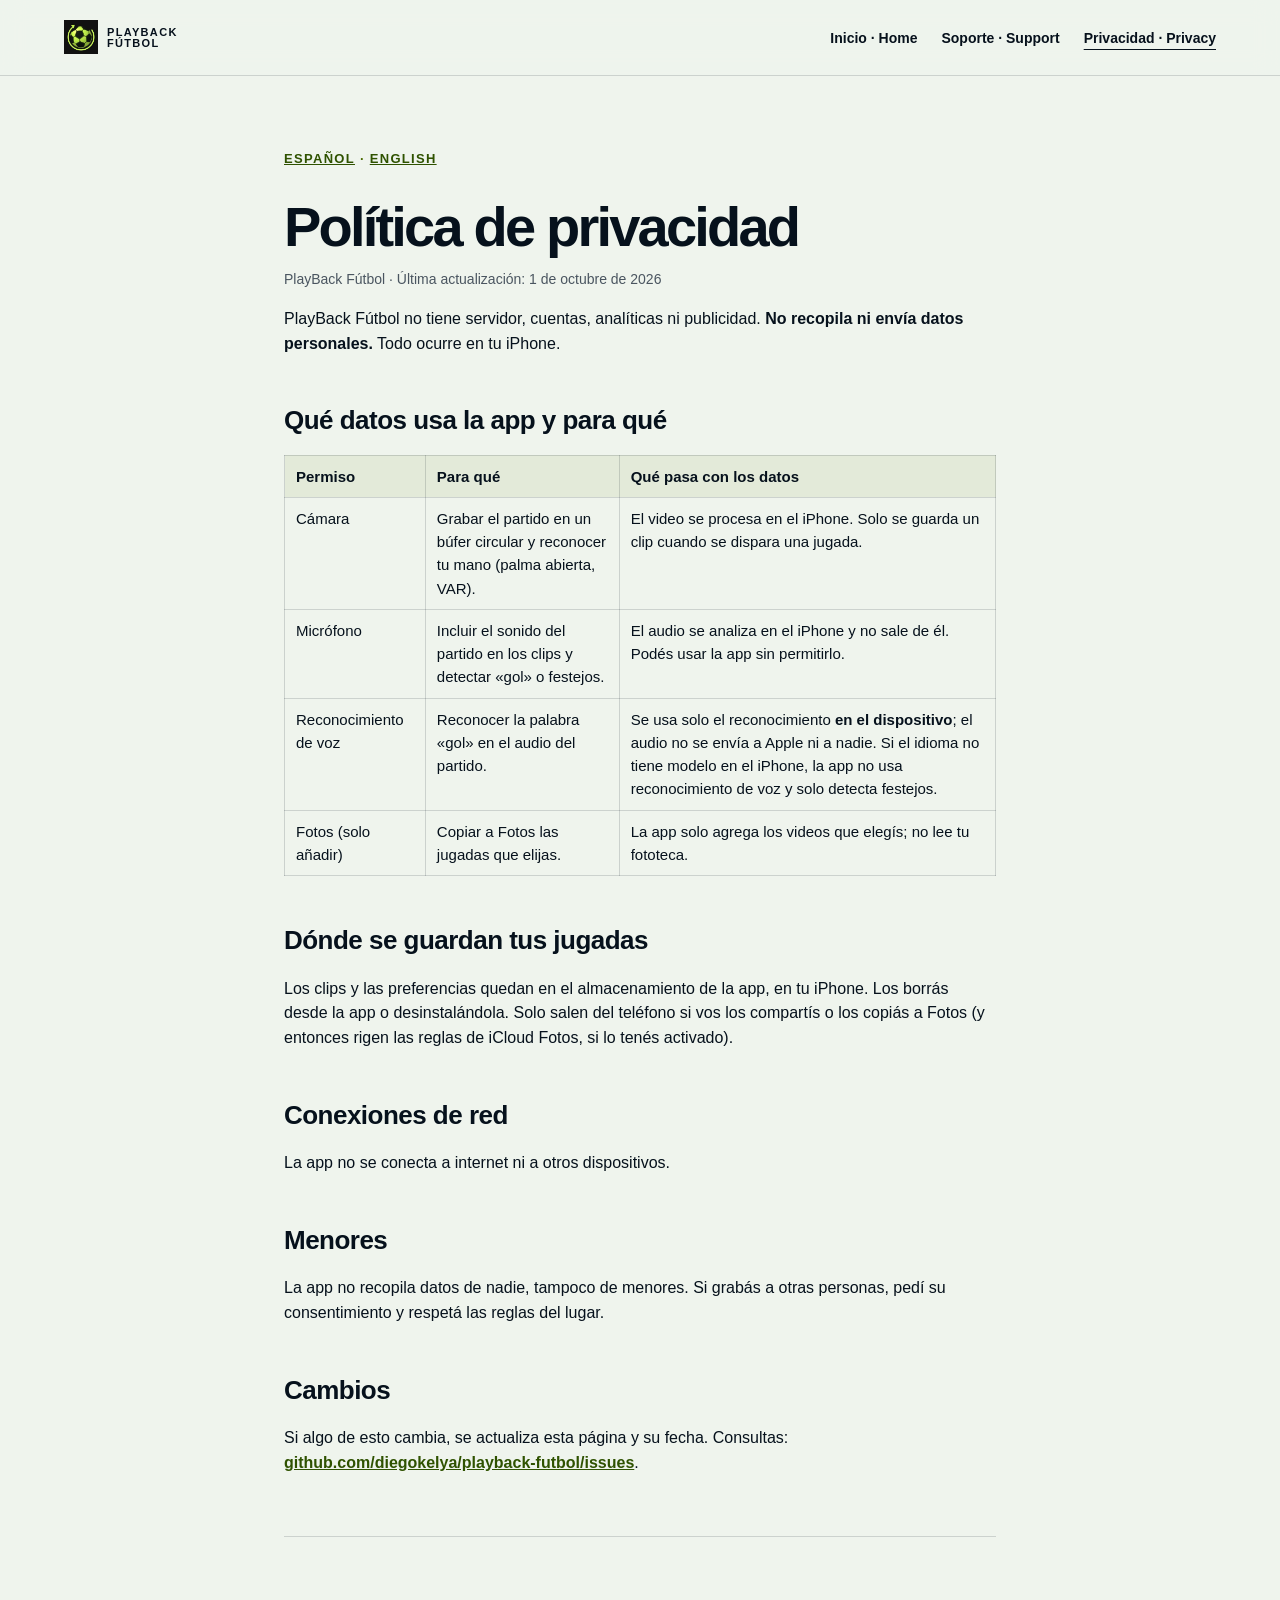
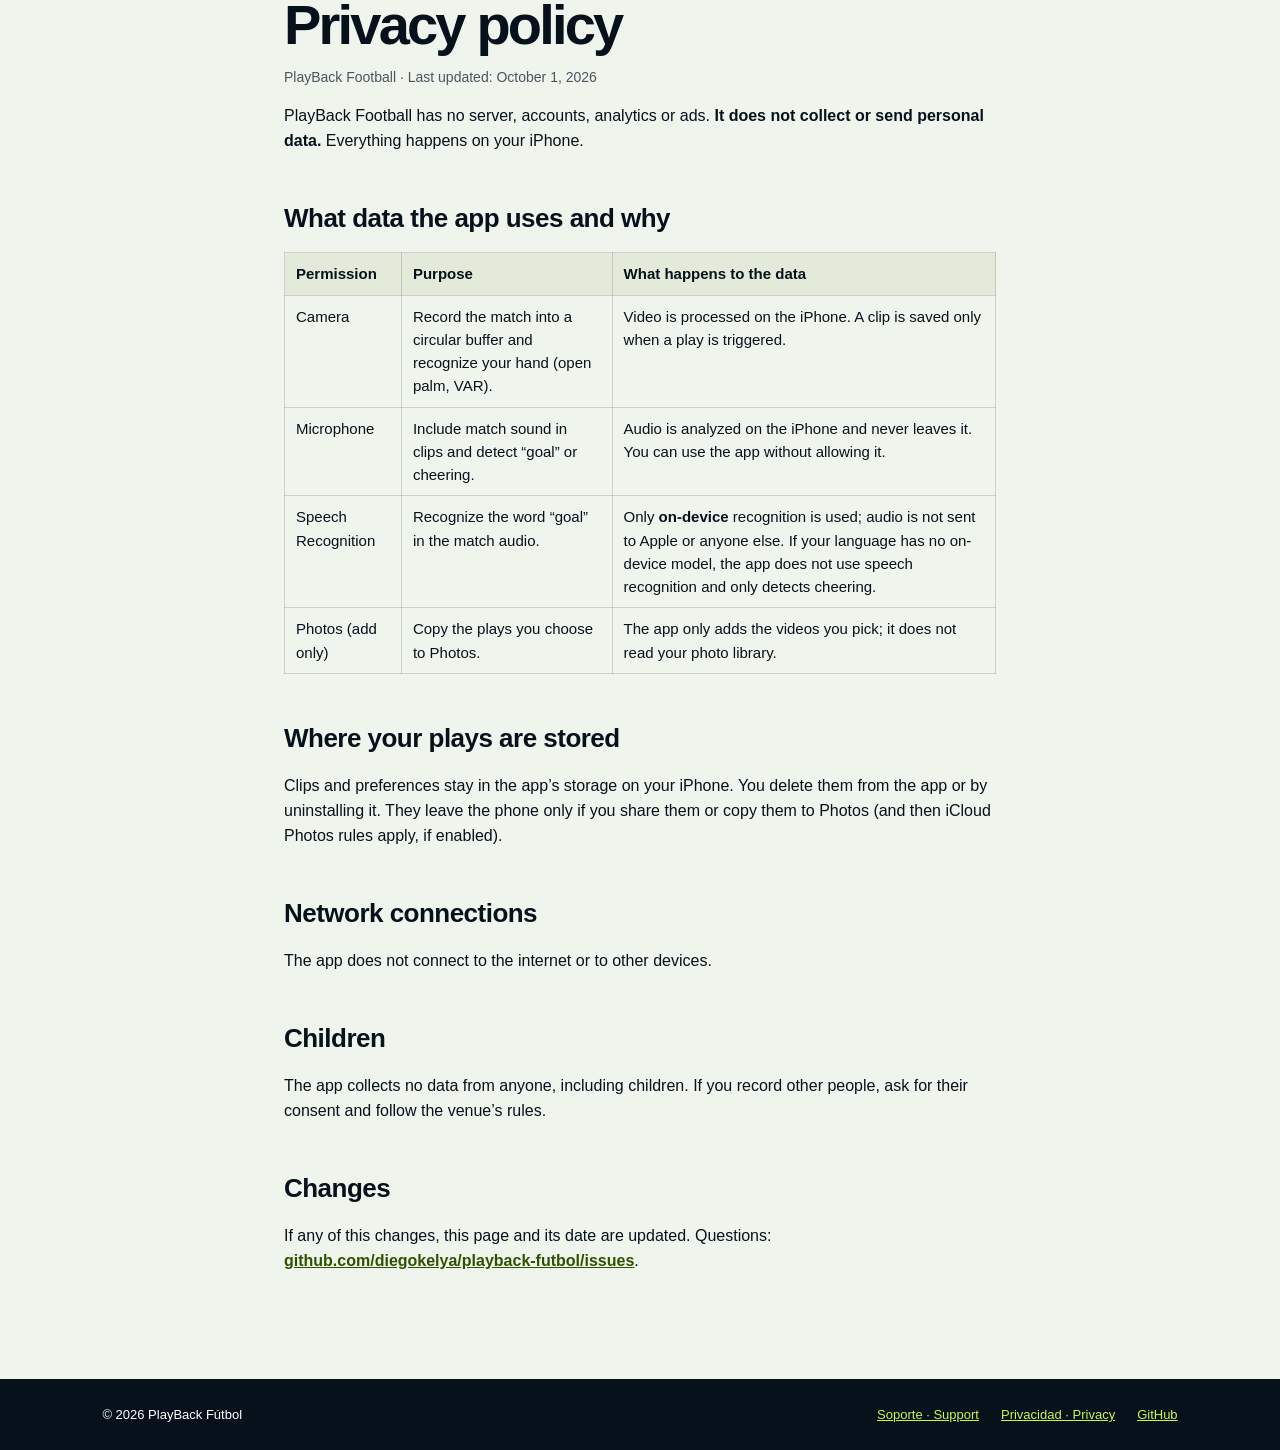
==== privacy.html @ 7cf17e62 "Sitio público de PlayBack Fútbol: landing, soporte y privacidad Co-Authored-By: Claude Sonnet 5.5 <n" ====
<!doctype html>
<html lang="es">
<head>
  <meta charset="utf-8">
  <meta name="viewport" content="width=device-width, initial-scale=1">
  <meta http-equiv="Content-Security-Policy" content="default-src 'self'; img-src 'self' data:; style-src 'self'; script-src 'none'; base-uri 'none'; form-action 'none'">
  <meta name="referrer" content="strict-origin-when-cross-origin">
  <title>Privacidad — PlayBack Fútbol</title>
  <meta name="theme-color" content="#06111c">
  <link rel="icon" type="image/png" sizes="128x128" href="assets/logo-128.png">
  <link rel="apple-touch-icon" href="assets/apple-touch-icon.png">
  <link rel="stylesheet" href="styles.css">
</head>
<body>
  <header class="nav">
    <a class="brand" href="./">
      <picture><source srcset="assets/logo-128.webp" type="image/webp"><img src="assets/logo-128.png" alt="" width="34" height="34"></picture>
      <span>PLAYBACK<br>FÚTBOL</span>
    </a>
    <nav aria-label="Principal">
      <a href="./">Inicio · Home</a>
      <a href="support.html">Soporte · Support</a>
      <a href="privacy.html" class="current">Privacidad · Privacy</a>
    </nav>
  </header>
  <main class="doc">
    <p class="lang"><a href="#es">ESPAÑOL</a> · <a href="#en">ENGLISH</a></p>

    <section id="es" lang="es">
      <h1>Política de privacidad</h1>
      <p class="updated">PlayBack Fútbol · Última actualización: 1 de octubre de 2026</p>
      <p>PlayBack Fútbol no tiene servidor, cuentas, analíticas ni publicidad. <strong>No recopila ni envía datos personales.</strong> Todo ocurre en tu iPhone.</p>

      <h2>Qué datos usa la app y para qué</h2>
      <table>
        <tr><th>Permiso</th><th>Para qué</th><th>Qué pasa con los datos</th></tr>
        <tr><td>Cámara</td><td>Grabar el partido en un búfer circular y reconocer tu mano (palma abierta, VAR).</td><td>El video se procesa en el iPhone. Solo se guarda un clip cuando se dispara una jugada.</td></tr>
        <tr><td>Micrófono</td><td>Incluir el sonido del partido en los clips y detectar «gol» o festejos.</td><td>El audio se analiza en el iPhone y no sale de él. Podés usar la app sin permitirlo.</td></tr>
        <tr><td>Reconocimiento de voz</td><td>Reconocer la palabra «gol» en el audio del partido.</td><td>Se usa solo el reconocimiento <strong>en el dispositivo</strong>; el audio no se envía a Apple ni a nadie. Si el idioma no tiene modelo en el iPhone, la app no usa reconocimiento de voz y solo detecta festejos.</td></tr>
        <tr><td>Fotos (solo añadir)</td><td>Copiar a Fotos las jugadas que elijas.</td><td>La app solo agrega los videos que elegís; no lee tu fototeca.</td></tr>
      </table>

      <h2>Dónde se guardan tus jugadas</h2>
      <p>Los clips y las preferencias quedan en el almacenamiento de la app, en tu iPhone. Los borrás desde la app o desinstalándola. Solo salen del teléfono si vos los compartís o los copiás a Fotos (y entonces rigen las reglas de iCloud Fotos, si lo tenés activado).</p>

      <h2>Conexiones de red</h2>
      <p>La app no se conecta a internet ni a otros dispositivos.</p>

      <h2>Menores</h2>
      <p>La app no recopila datos de nadie, tampoco de menores. Si grabás a otras personas, pedí su consentimiento y respetá las reglas del lugar.</p>

      <h2>Cambios</h2>
      <p>Si algo de esto cambia, se actualiza esta página y su fecha. Consultas: <a href="https://github.com/diegokelya/playback-futbol/issues">github.com/diegokelya/playback-futbol/issues</a>.</p>
    </section>

    <hr>

    <section id="en" lang="en">
      <h1>Privacy policy</h1>
      <p class="updated">PlayBack Football · Last updated: October 1, 2026</p>
      <p>PlayBack Football has no server, accounts, analytics or ads. <strong>It does not collect or send personal data.</strong> Everything happens on your iPhone.</p>

      <h2>What data the app uses and why</h2>
      <table>
        <tr><th>Permission</th><th>Purpose</th><th>What happens to the data</th></tr>
        <tr><td>Camera</td><td>Record the match into a circular buffer and recognize your hand (open palm, VAR).</td><td>Video is processed on the iPhone. A clip is saved only when a play is triggered.</td></tr>
        <tr><td>Microphone</td><td>Include match sound in clips and detect “goal” or cheering.</td><td>Audio is analyzed on the iPhone and never leaves it. You can use the app without allowing it.</td></tr>
        <tr><td>Speech Recognition</td><td>Recognize the word “goal” in the match audio.</td><td>Only <strong>on-device</strong> recognition is used; audio is not sent to Apple or anyone else. If your language has no on-device model, the app does not use speech recognition and only detects cheering.</td></tr>
        <tr><td>Photos (add only)</td><td>Copy the plays you choose to Photos.</td><td>The app only adds the videos you pick; it does not read your photo library.</td></tr>
      </table>

      <h2>Where your plays are stored</h2>
      <p>Clips and preferences stay in the app’s storage on your iPhone. You delete them from the app or by uninstalling it. They leave the phone only if you share them or copy them to Photos (and then iCloud Photos rules apply, if enabled).</p>

      <h2>Network connections</h2>
      <p>The app does not connect to the internet or to other devices.</p>

      <h2>Children</h2>
      <p>The app collects no data from anyone, including children. If you record other people, ask for their consent and follow the venue’s rules.</p>

      <h2>Changes</h2>
      <p>If any of this changes, this page and its date are updated. Questions: <a href="https://github.com/diegokelya/playback-futbol/issues">github.com/diegokelya/playback-futbol/issues</a>.</p>
    </section>
  </main>
  <footer>
    <span>© 2026 PlayBack Fútbol</span>
    <nav aria-label="Legal">
      <a href="support.html">Soporte · Support</a>
      <a href="privacy.html">Privacidad · Privacy</a>
      <a href="https://github.com/diegokelya/playback-futbol">GitHub</a>
    </nav>
  </footer>
</body>
</html>
---- styles.css ----
:root{--ink:#06111c;--lime:#c8f74d;--cyan:#4de5f7;--paper:#eff4ed;--line:rgba(6,17,28,.15)}*{box-sizing:border-box}html{scroll-behavior:smooth}@media(prefers-reduced-motion:reduce){html{scroll-behavior:auto}.court-card{transform:none}}body{margin:0;background:var(--paper);color:var(--ink);font-family:Arial,sans-serif}.nav{height:76px;display:flex;align-items:center;justify-content:space-between;padding:0 5vw;border-bottom:1px solid var(--line);position:sticky;top:0;background:rgba(239,244,237,.94);backdrop-filter:blur(12px);z-index:2}.brand{display:flex;align-items:center;gap:9px;color:inherit;text-decoration:none;font-size:11px;font-weight:900;letter-spacing:.12em;line-height:1}.brand img{width:34px;height:34px;object-fit:contain}.nav nav{display:flex;align-items:center;gap:24px}.skip{position:absolute;left:-999px;top:8px;background:var(--lime);color:var(--ink);padding:10px 14px;font-weight:900;z-index:10}.skip:focus{left:8px}a:focus-visible,button:focus-visible{outline:3px solid var(--lime);outline-offset:3px}.nav a:focus-visible,.nav button:focus-visible,.waitlist a:focus-visible{outline-color:var(--ink)}.nav nav a{color:inherit;text-decoration:none;font-size:14px;font-weight:700}.nav button{border:1px solid var(--ink);background:transparent;color:var(--ink);border-radius:50%;width:38px;height:38px;font-weight:800;cursor:pointer}.hero{min-height:670px;padding:10vh 8vw;display:grid;grid-template-columns:1.05fr .95fr;gap:7vw;align-items:center;background:var(--ink);color:white;overflow:hidden}.eyebrow{font-size:12px;letter-spacing:.16em;font-weight:900;color:var(--lime);margin:0 0 18px}.hero h1,.section h2,.features h2,.waitlist h2{font-size:clamp(46px,7vw,96px);line-height:.91;letter-spacing:-.07em;margin:0}.hero h1 em{font-style:normal;color:var(--lime)}.lede{max-width:470px;font-size:20px;line-height:1.45;color:#c8d0d2;margin:26px 0 34px}.primary{display:inline-block;background:var(--lime);color:var(--ink);padding:16px 22px;border:0;border-radius:2px;text-decoration:none;font-weight:900}.court-card{background:#0c2030;box-shadow:18px 18px 0 var(--lime);min-height:420px;padding:24px;transform:rotate(3deg)}.broadcast{display:flex;justify-content:space-between;font-size:11px;letter-spacing:.12em;font-weight:900;color:var(--lime)}.score-grid{display:grid;grid-template-columns:1fr 1fr;gap:12px;margin-top:70px}.score-grid div{padding:16px;background:var(--lime);color:var(--ink)}.score-grid div:last-child{background:var(--cyan)}.score-grid small,.score-grid p{display:block;font-size:11px;font-weight:900;margin:0}.score-grid strong{display:block;margin:8px 0}.score-grid strong{font-size:112px;line-height:.95;letter-spacing:-.1em}.gesture-chip{margin-top:28px;background:white;color:var(--ink);display:inline-block;padding:10px 13px;font-size:12px;font-weight:900;letter-spacing:.08em}.intro{padding:65px 12vw;font-size:clamp(25px,3vw,42px);font-weight:800;line-height:1.1;letter-spacing:-.045em}.section,.features{padding:110px 8vw}.section{background:white}.section-head{max-width:850px;margin-bottom:55px}.gesture-grid{display:grid;grid-template-columns:repeat(3,1fr);gap:12px}.gesture{min-height:230px;padding:25px;border:1px solid var(--line)}.gesture span{font-size:58px;font-weight:900}.gesture h3{font-size:22px;margin:34px 0 8px}.gesture p{margin:0;line-height:1.4}.gesture.a{background:var(--lime)}.gesture.b{background:var(--cyan)}.gesture.undo{background:#ffe06b}.gesture.save{background:#eef2f4}.gesture.var{background:var(--ink);color:white;grid-column:span 2}.section .eyebrow{color:#4a6a00}.features{background:var(--ink);color:white;display:grid;grid-template-columns:.8fr 1.2fr;gap:8vw}.feature-list article{display:flex;gap:28px;padding:24px 0;border-top:1px solid rgba(255,255,255,.2)}.feature-list b{font-size:14px;color:var(--lime)}.feature-list h3{font-size:26px;margin:0 0 8px}.feature-list p{color:#b8c5c8;margin:0;line-height:1.45}.waitlist{text-align:center;padding:130px 20px;background:var(--lime)}.waitlist .eyebrow{color:var(--ink)}.waitlist h2{font-size:clamp(48px,6vw,84px)}.waitlist p{font-size:18px;max-width:560px;margin:25px auto;line-height:1.45}.waitlist .badge{display:inline-block;margin-top:14px;padding:14px 22px;border:2px solid var(--ink);font-weight:900;letter-spacing:.04em}footer{padding:28px 8vw;display:flex;justify-content:space-between;background:var(--ink);color:white;font-size:13px}footer nav{display:flex;gap:22px}footer a{color:var(--lime)}@media(max-width:700px){.nav{padding:0 20px}.nav nav{gap:14px}.nav nav a{font-size:13px}.nav nav a[href='#proximamente']{display:none}.hero{grid-template-columns:1fr;padding:70px 26px;gap:60px;min-height:auto}.court-card{min-height:330px}.score-grid{margin-top:35px}.score-grid strong{font-size:64px}.section,.features{padding:75px 24px}.gesture-grid{grid-template-columns:1fr 1fr}.gesture{min-height:190px;padding:18px}.gesture.var{grid-column:span 2}.features{grid-template-columns:1fr}.waitlist{padding:90px 22px}footer{flex-direction:column;gap:14px}}@media(max-width:380px){.brand span{display:none}}
.notfound{min-height:100vh}
.features h2{font-size:clamp(40px,4.4vw,64px);line-height:.95}
.goal-call{margin:46px 0 0;padding:26px 18px;background:var(--lime);color:var(--ink);text-align:center}.goal-call small{display:block;font-size:11px;font-weight:900;letter-spacing:.14em}.goal-call strong{display:block;font-size:76px;line-height:1;letter-spacing:-.06em;margin-top:8px}
.doc{max-width:760px;margin:0 auto;padding:70px 24px 90px;line-height:1.55}.doc h1{font-size:clamp(36px,5vw,56px);line-height:1;letter-spacing:-.05em;margin:0 0 8px}.doc h2{font-size:26px;margin:44px 0 10px;letter-spacing:-.02em}.doc h3{font-size:19px;margin:26px 0 6px}.doc a{color:#2f5200;font-weight:700}.doc table{border-collapse:collapse;width:100%;margin:14px 0}.doc th,.doc td{border:1px solid var(--line);padding:9px 11px;text-align:left;vertical-align:top;font-size:15px}.doc th{background:#e3ead9}.doc .lang{display:inline-block;margin:0 0 30px;font-size:13px;font-weight:800;letter-spacing:.1em;color:#4a6a00}.doc hr{border:0;border-top:1px solid var(--line);margin:60px 0}.doc .updated{color:#4a5560;font-size:14px}
.nav nav a.current{text-decoration:underline;text-underline-offset:6px}
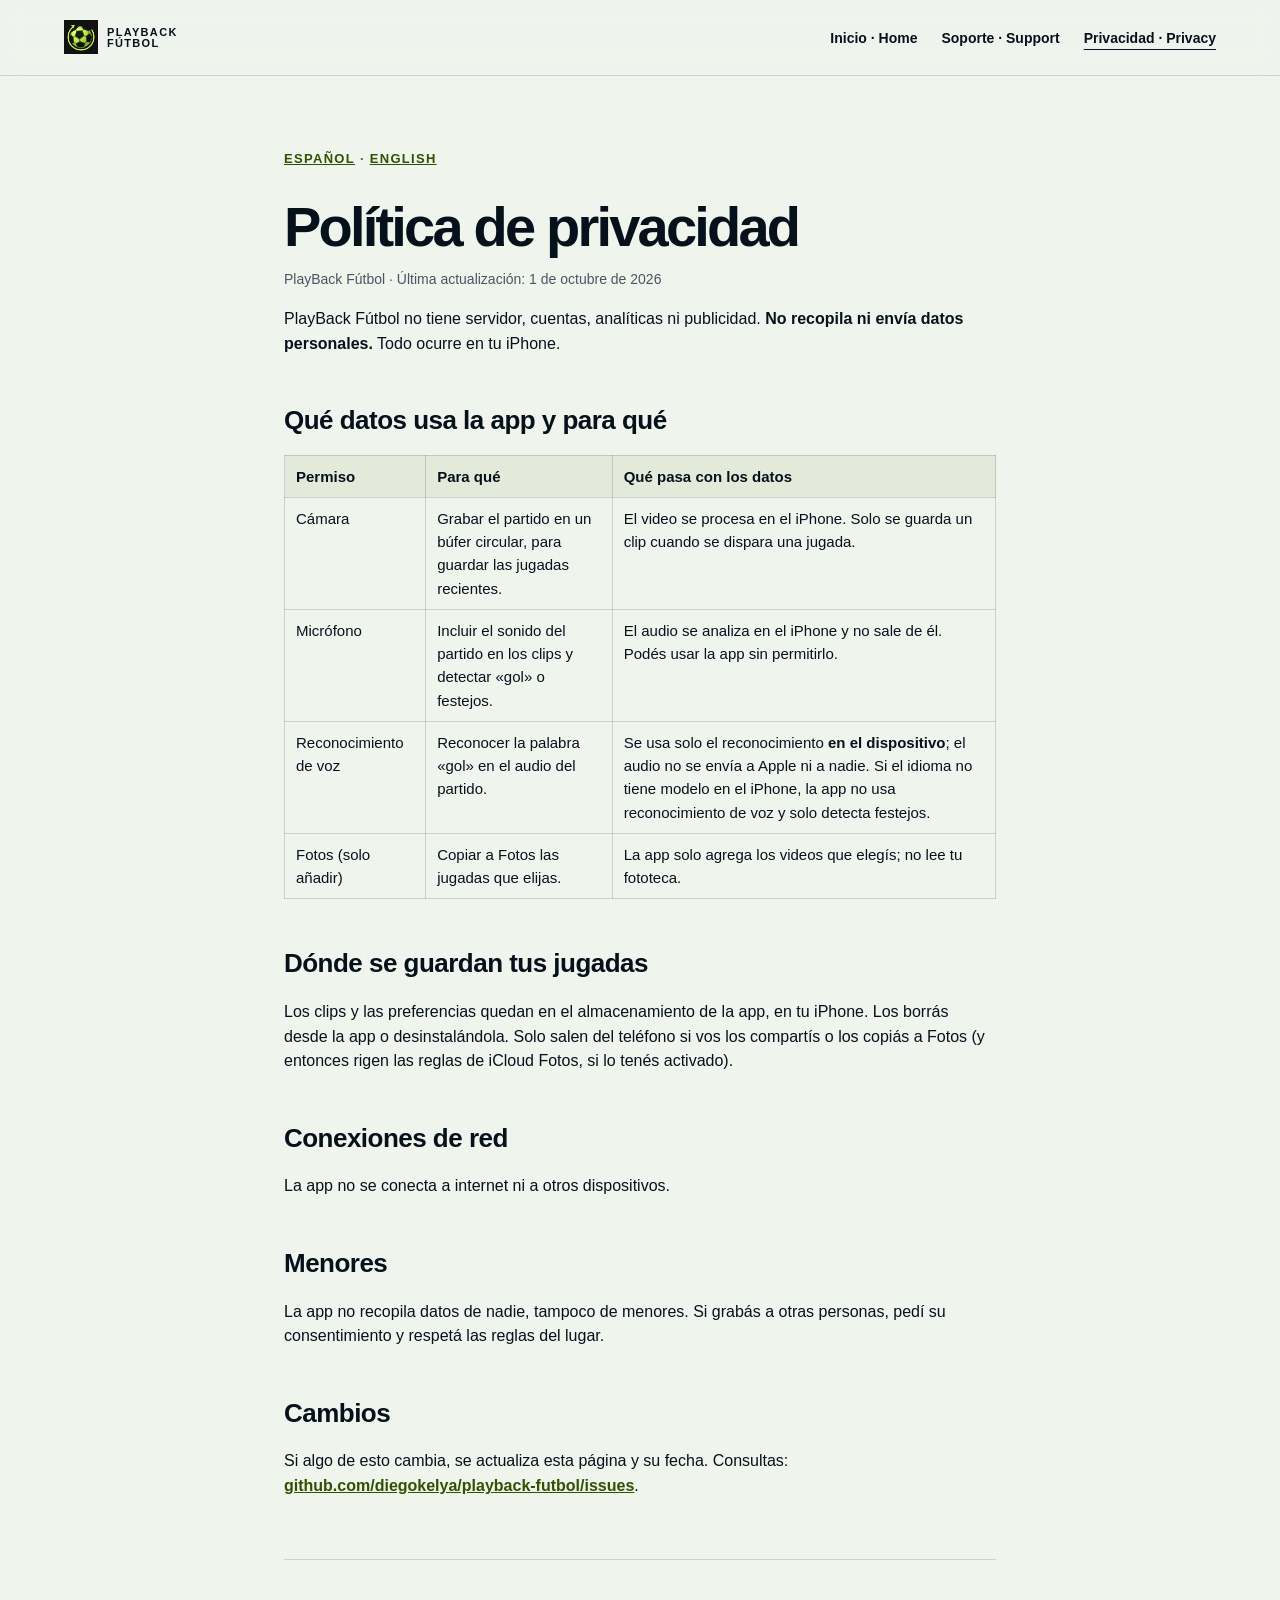
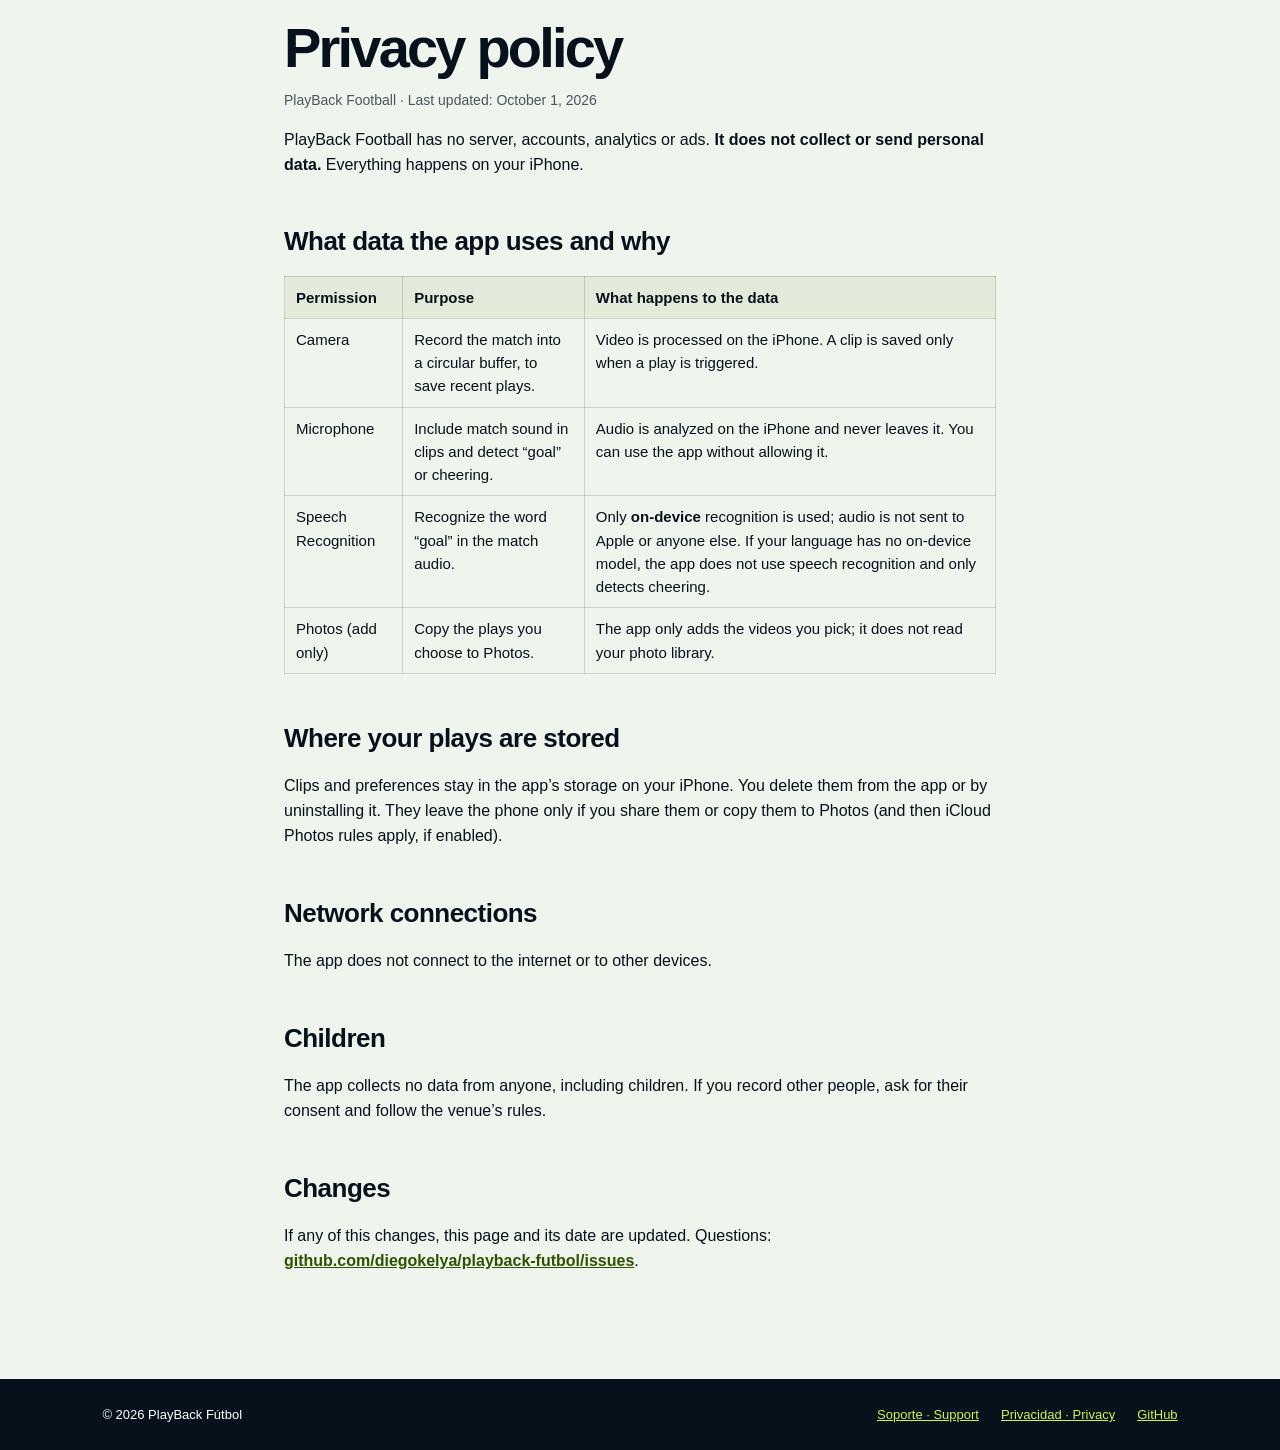
==== commit 5e34f017: "Quitar los gestos de mano del sitio: guardado por «gol», festejo o botón Co-Authored-By: Claude Sonn" ====
--- a/privacy.html
+++ b/privacy.html
@@ -34,7 +34,7 @@
       <h2>Qué datos usa la app y para qué</h2>
       <table>
         <tr><th>Permiso</th><th>Para qué</th><th>Qué pasa con los datos</th></tr>
-        <tr><td>Cámara</td><td>Grabar el partido en un búfer circular y reconocer tu mano (palma abierta, VAR).</td><td>El video se procesa en el iPhone. Solo se guarda un clip cuando se dispara una jugada.</td></tr>
+        <tr><td>Cámara</td><td>Grabar el partido en un búfer circular, para guardar las jugadas recientes.</td><td>El video se procesa en el iPhone. Solo se guarda un clip cuando se dispara una jugada.</td></tr>
         <tr><td>Micrófono</td><td>Incluir el sonido del partido en los clips y detectar «gol» o festejos.</td><td>El audio se analiza en el iPhone y no sale de él. Podés usar la app sin permitirlo.</td></tr>
         <tr><td>Reconocimiento de voz</td><td>Reconocer la palabra «gol» en el audio del partido.</td><td>Se usa solo el reconocimiento <strong>en el dispositivo</strong>; el audio no se envía a Apple ni a nadie. Si el idioma no tiene modelo en el iPhone, la app no usa reconocimiento de voz y solo detecta festejos.</td></tr>
         <tr><td>Fotos (solo añadir)</td><td>Copiar a Fotos las jugadas que elijas.</td><td>La app solo agrega los videos que elegís; no lee tu fototeca.</td></tr>
@@ -63,7 +63,7 @@
       <h2>What data the app uses and why</h2>
       <table>
         <tr><th>Permission</th><th>Purpose</th><th>What happens to the data</th></tr>
-        <tr><td>Camera</td><td>Record the match into a circular buffer and recognize your hand (open palm, VAR).</td><td>Video is processed on the iPhone. A clip is saved only when a play is triggered.</td></tr>
+        <tr><td>Camera</td><td>Record the match into a circular buffer, to save recent plays.</td><td>Video is processed on the iPhone. A clip is saved only when a play is triggered.</td></tr>
         <tr><td>Microphone</td><td>Include match sound in clips and detect “goal” or cheering.</td><td>Audio is analyzed on the iPhone and never leaves it. You can use the app without allowing it.</td></tr>
         <tr><td>Speech Recognition</td><td>Recognize the word “goal” in the match audio.</td><td>Only <strong>on-device</strong> recognition is used; audio is not sent to Apple or anyone else. If your language has no on-device model, the app does not use speech recognition and only detects cheering.</td></tr>
         <tr><td>Photos (add only)</td><td>Copy the plays you choose to Photos.</td><td>The app only adds the videos you pick; it does not read your photo library.</td></tr>
